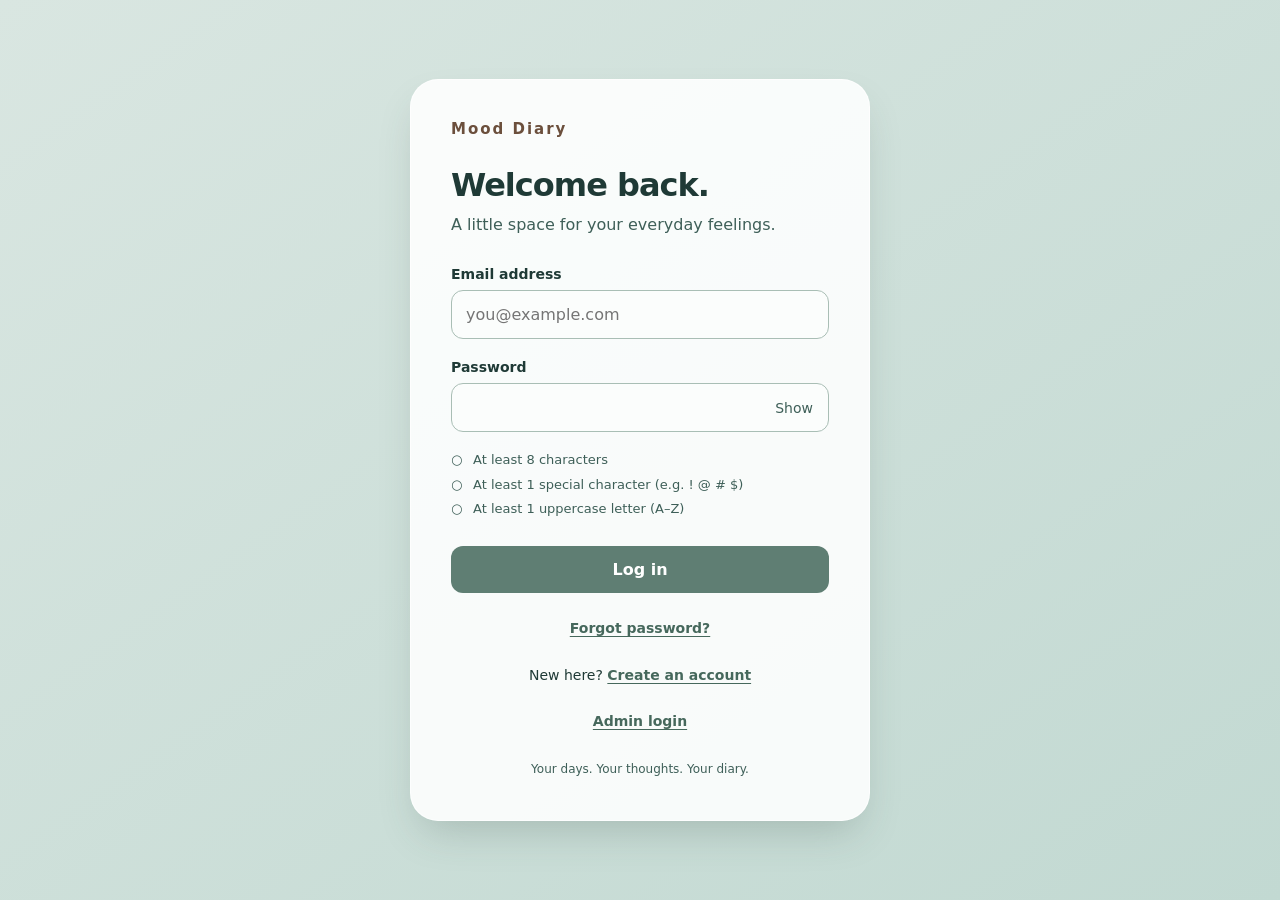
==== login.html @ eb3c7bc6 "Initial commit - Mood Diary" ====
<!DOCTYPE html>
<html lang="en">
<head>
  <meta charset="UTF-8">
  <meta name="viewport" content="width=device-width, initial-scale=1.0">
  <title>Mood Diary · Login</title>
  <link rel="stylesheet" href="css/login.css?v=register-1">
</head>
<body>
  <main class="login-card">
    <div class="brand">Mood Diary</div>
    <h1>Welcome back.</h1>
    <p class="intro">A little space for your everyday feelings.</p>
    <form id="loginForm" action="api/login.php" method="post">
      <label for="email">Email address</label>
      <input id="email" name="email" type="email" autocomplete="username" maxlength="120" required placeholder="you@example.com">
      <label for="password">Password</label>
      <div class="password-field">
        <input id="password" name="password" type="password" autocomplete="current-password" required aria-describedby="passwordRequirements">
        <button id="togglePassword" type="button" aria-label="Show password" aria-pressed="false">Show</button>
      </div>
      <ul id="passwordRequirements" class="requirements">
        <li id="ruleLength">At least 8 characters</li>
        <li id="ruleSpecial">At least 1 special character (e.g. ! @ # $)</li>
        <li id="ruleUppercase">At least 1 uppercase letter (A–Z)</li>
      </ul>
      <p id="loginError" class="error" role="alert"></p>
      <button class="submit" id="loginButton" type="submit">Log in</button>
      <noscript><p>Please enable JavaScript to log in.</p></noscript>
    </form>
    <p class="account-link"><a href="forgot_password.html">Forgot password?</a></p>
    <p class="account-link">New here? <a href="register.html">Create an account</a></p>
    <p class="account-link"><a href="admin/login.html">Admin login</a></p>
    <p class="footer">Your days. Your thoughts. Your diary.</p>
  </main>
  <script src="js/login.js"></script>
</body>
</html>
---- css/login.css ----
* { box-sizing: border-box; }
body { margin: 0; min-height: 100vh; display: grid; place-items: center; padding: 32px 16px; background: linear-gradient(145deg, #d9e6e1, #c2d9d2); color: #1f3a36; font-family: 'Segoe UI', system-ui, sans-serif; }
.login-card { width: 100%; max-width: 460px; padding: 40px; border: 1px solid #ffffffba; border-radius: 28px; background: #ffffffdf; box-shadow: 0 20px 40px -12px #3c504640; }
.brand { color: #6b4f3c; font-size: 15px; font-weight: 700; letter-spacing: 2px; }
h1 { margin: 28px 0 8px; font-size: 32px; letter-spacing: -1px; }
.intro, .footer { color: #3e5f58; line-height: 1.6; }
.intro { margin: 0 0 28px; }
label { display: block; margin: 20px 0 8px; font-size: 14px; font-weight: 600; }
input { width: 100%; border: 1px solid #a9beb5; border-radius: 12px; background: #fbfdfc; padding: 14px; font: inherit; color: inherit; }
.password-field { position: relative; }
.password-field input { padding-right: 72px; }
button { cursor: pointer; font: inherit; }
.password-field button { position: absolute; right: 8px; top: 6px; bottom: 6px; border: 0; background: transparent; color: #3e5f58; padding: 8px; font-size: 14px; }
input:focus-visible, button:focus-visible { outline: 3px solid #6b4f3c; outline-offset: 3px; }
.requirements { padding: 0; margin: 16px 0; list-style: none; font-size: 13px; line-height: 1.9; color: #3e5f58; }
.requirements li::before { content: '○'; display: inline-block; width: 22px; }
.requirements li.met { color: #246342; }
.requirements li.met::before { content: '✓'; }
.error { color: #a12b26; font-size: 14px; line-height: 1.5; }
.error:empty { display: none; }
.submit { width: 100%; padding: 14px; border: 0; border-radius: 12px; background: #5f7e73; color: white; font-weight: 600; margin-top: 8px; }
.submit:hover { background: #46685c; }
.submit:disabled { opacity: .65; cursor: wait; }
.footer { margin: 28px 0 0; font-size: 12px; text-align: center; }
@media (max-width: 480px) { .login-card { padding: 28px 22px; } h1 { font-size: 29px; } }
.account-link { margin: 24px 0 0; text-align: center; font-size: 14px; line-height: 1.6; }
a { color: #46685c; font-weight: 600; text-underline-offset: 3px; }
a:focus-visible { outline: 3px solid #6b4f3c; outline-offset: 3px; }
.success { color: #246342; line-height: 1.5; }
.success:empty { display: none; }

.email-status { margin: 8px 0 0; font-size: 13px; line-height: 1.5; color: #3e5f58; }
.email-status:empty { display: none; }
.email-status.error { color: #a12b26; }
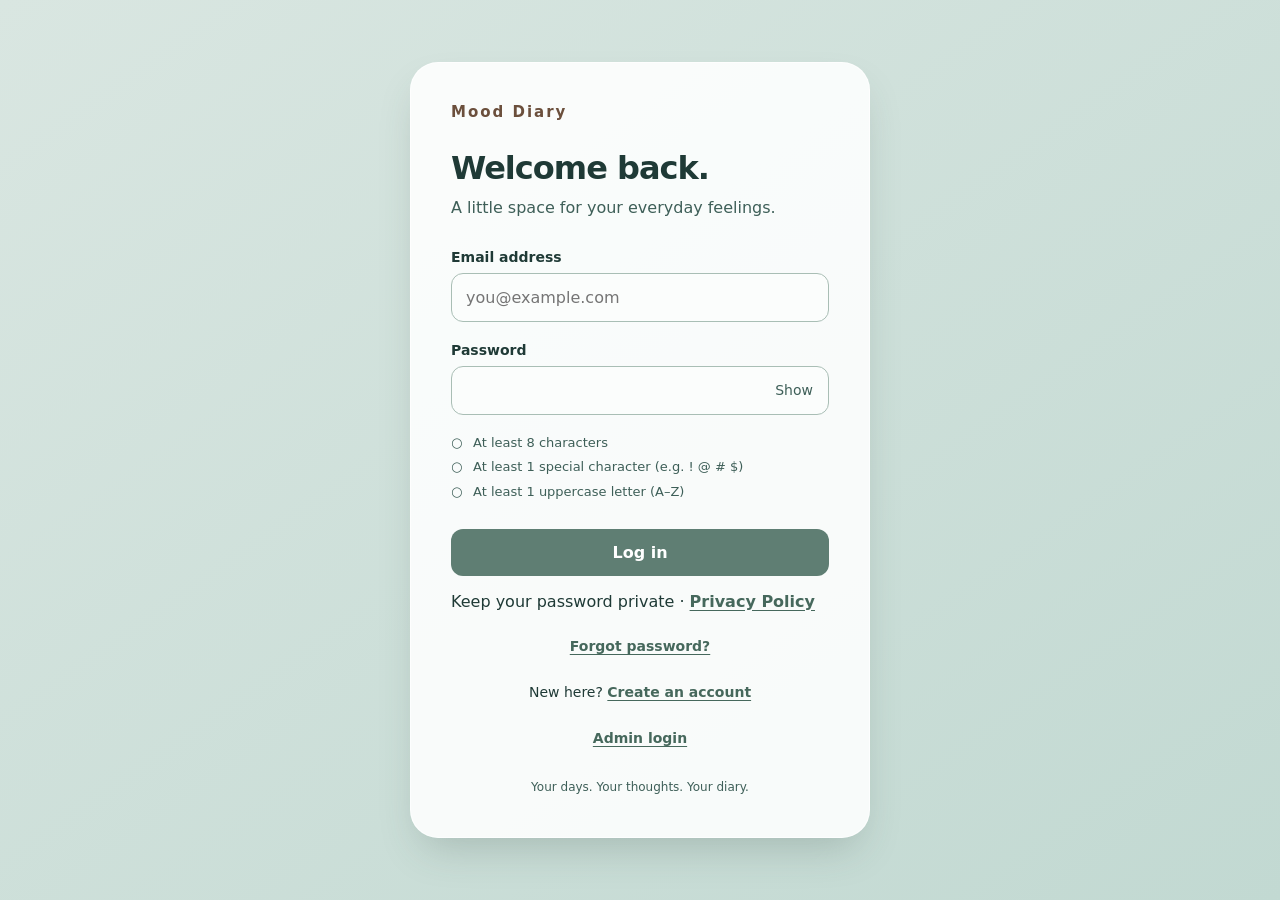
==== commit 7d3b615f: "add login security reminder Added a security awareness reminder and Privacy Policy link to the login" ====
--- a/login.html
+++ b/login.html
@@ -28,6 +28,11 @@
       <button class="submit" id="loginButton" type="submit">Log in</button>
       <noscript><p>Please enable JavaScript to log in.</p></noscript>
     </form>
+     <!-- Task C: Security Awareness -->
+    <p class="security-inline">
+      Keep your password private ·
+      <a href="privacy.html">Privacy Policy</a>
+    </p>
     <p class="account-link"><a href="forgot_password.html">Forgot password?</a></p>
     <p class="account-link">New here? <a href="register.html">Create an account</a></p>
     <p class="account-link"><a href="admin/login.html">Admin login</a></p>
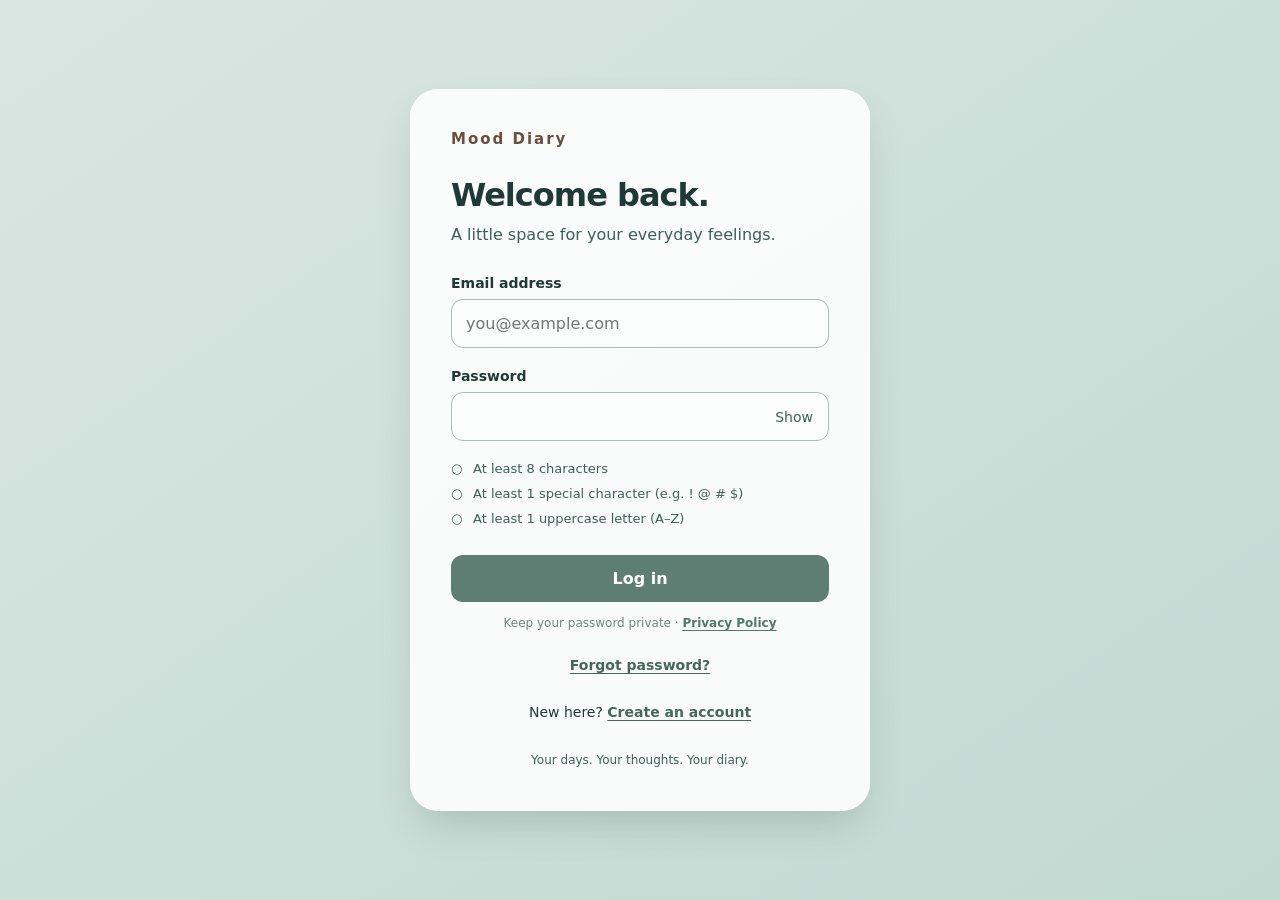
==== commit 8b65a4a0: "change database location and frontend admin fix" ====
--- a/login.html
+++ b/login.html
@@ -35,7 +35,6 @@
     </p>
     <p class="account-link"><a href="forgot_password.html">Forgot password?</a></p>
     <p class="account-link">New here? <a href="register.html">Create an account</a></p>
-    <p class="account-link"><a href="admin/login.html">Admin login</a></p>
     <p class="footer">Your days. Your thoughts. Your diary.</p>
   </main>
   <script src="js/login.js"></script>
--- a/css/login.css
+++ b/css/login.css
@@ -32,3 +32,70 @@
 .email-status { margin: 8px 0 0; font-size: 13px; line-height: 1.5; color: #3e5f58; }
 .email-status:empty { display: none; }
 .email-status.error { color: #a12b26; }
+
+/* Task C - Privacy Policy Acknowledgement */
+
+.login-card .privacy-acknowledgement {
+  margin: 16px 0 14px;
+}
+
+.login-card .privacy-label {
+  display: flex;
+  align-items: center;
+  justify-content: flex-start;
+  gap: 10px;
+  margin: 0;
+  text-align: left;
+  cursor: pointer;
+}
+
+.login-card .privacy-label input[type="checkbox"] {
+  appearance: auto;
+  width: 18px;
+  height: 18px;
+  min-width: 18px;
+  flex: 0 0 18px;
+  margin: 0;
+  padding: 0;
+  accent-color: #648478;
+  cursor: pointer;
+}
+
+.login-card .privacy-label span {
+  flex: 1;
+  font-size: 14px;
+  font-weight: 400;
+  line-height: 1.5;
+  color: #60796e;
+}
+
+.login-card .privacy-label a {
+  color: #477a65;
+  text-decoration: underline;
+  text-underline-offset: 3px;
+}
+
+.login-card .privacy-error {
+  color: #c94b4b;
+  font-size: 12px;
+  line-height: 1.5;
+  margin: 6px 0 0;
+}
+
+.login-card .privacy-error:empty {
+  display: none;
+}
+
+.security-inline {
+  margin: 14px 0;
+  text-align: center;
+  font-size: 12px;
+  color: #71867d;
+}
+
+.security-inline a {
+  color: #4f796a;
+  text-decoration: underline;
+  text-underline-offset: 3px;
+}
+
